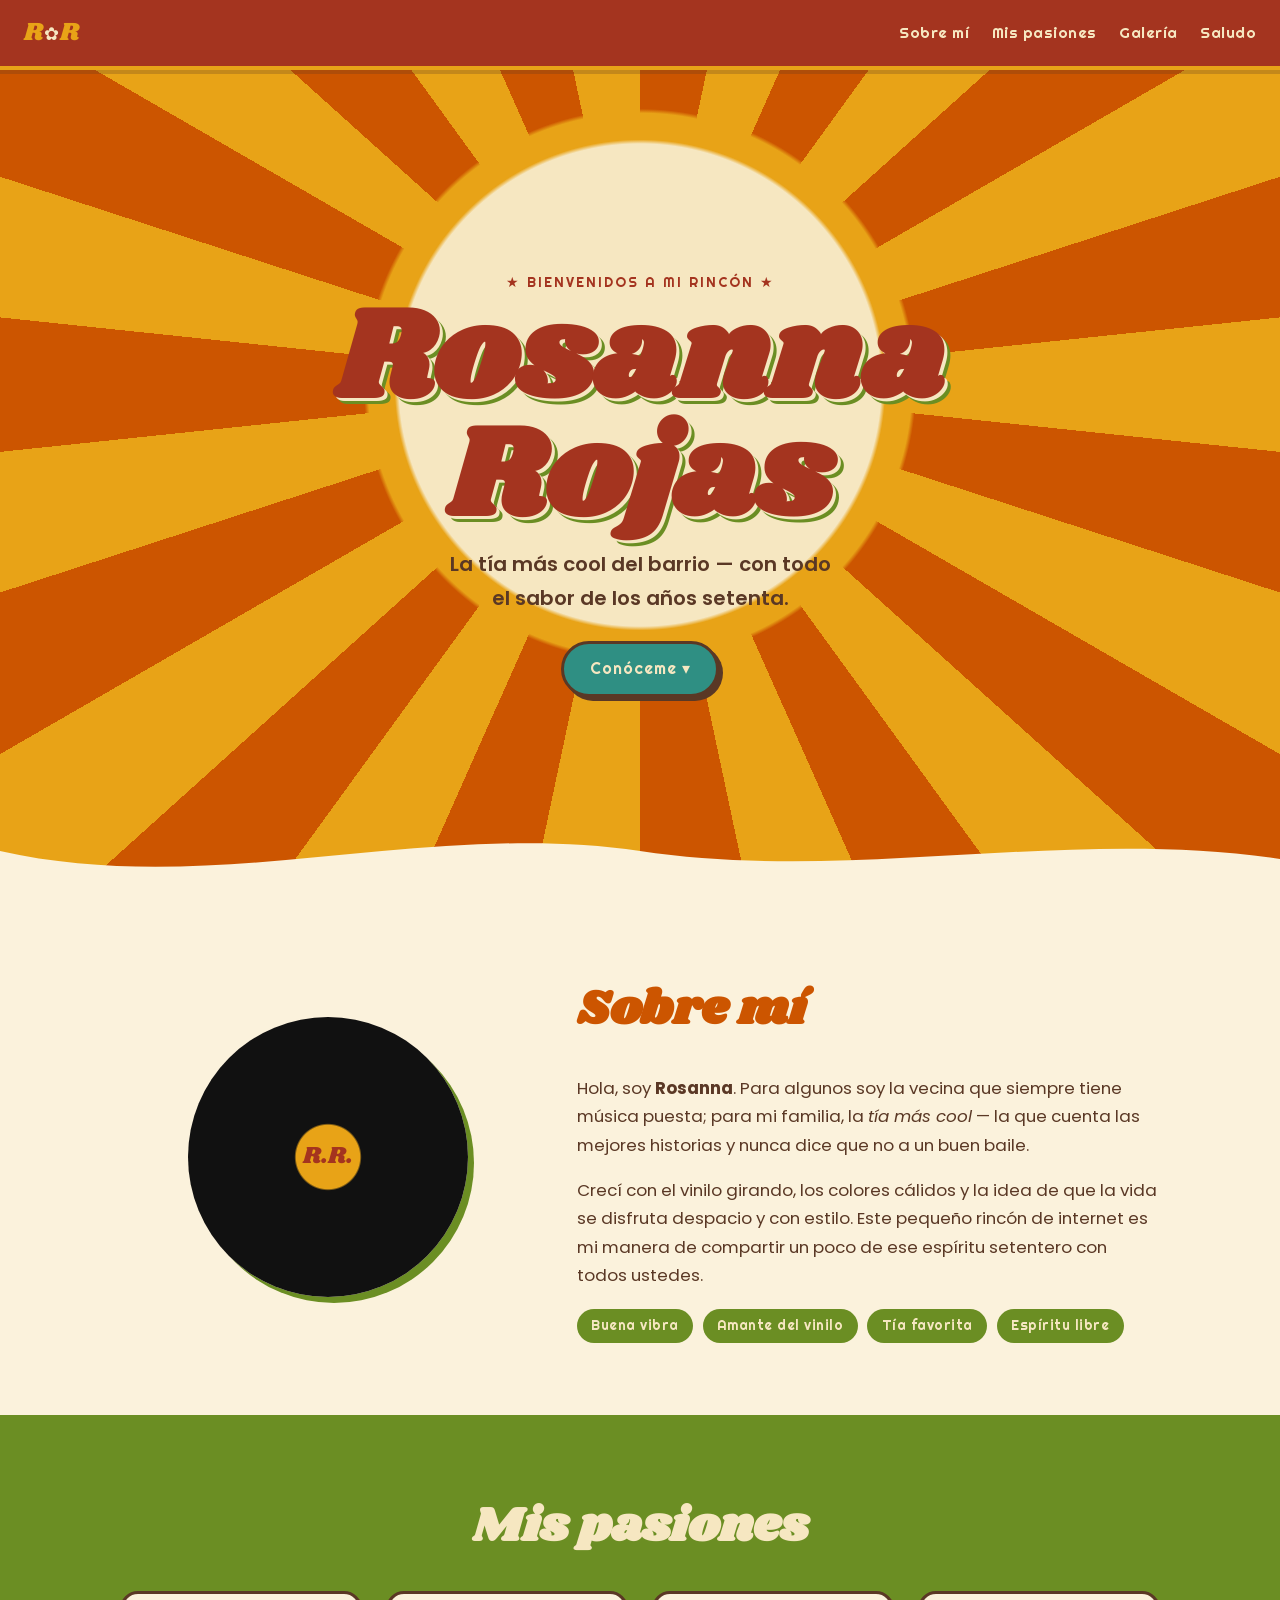
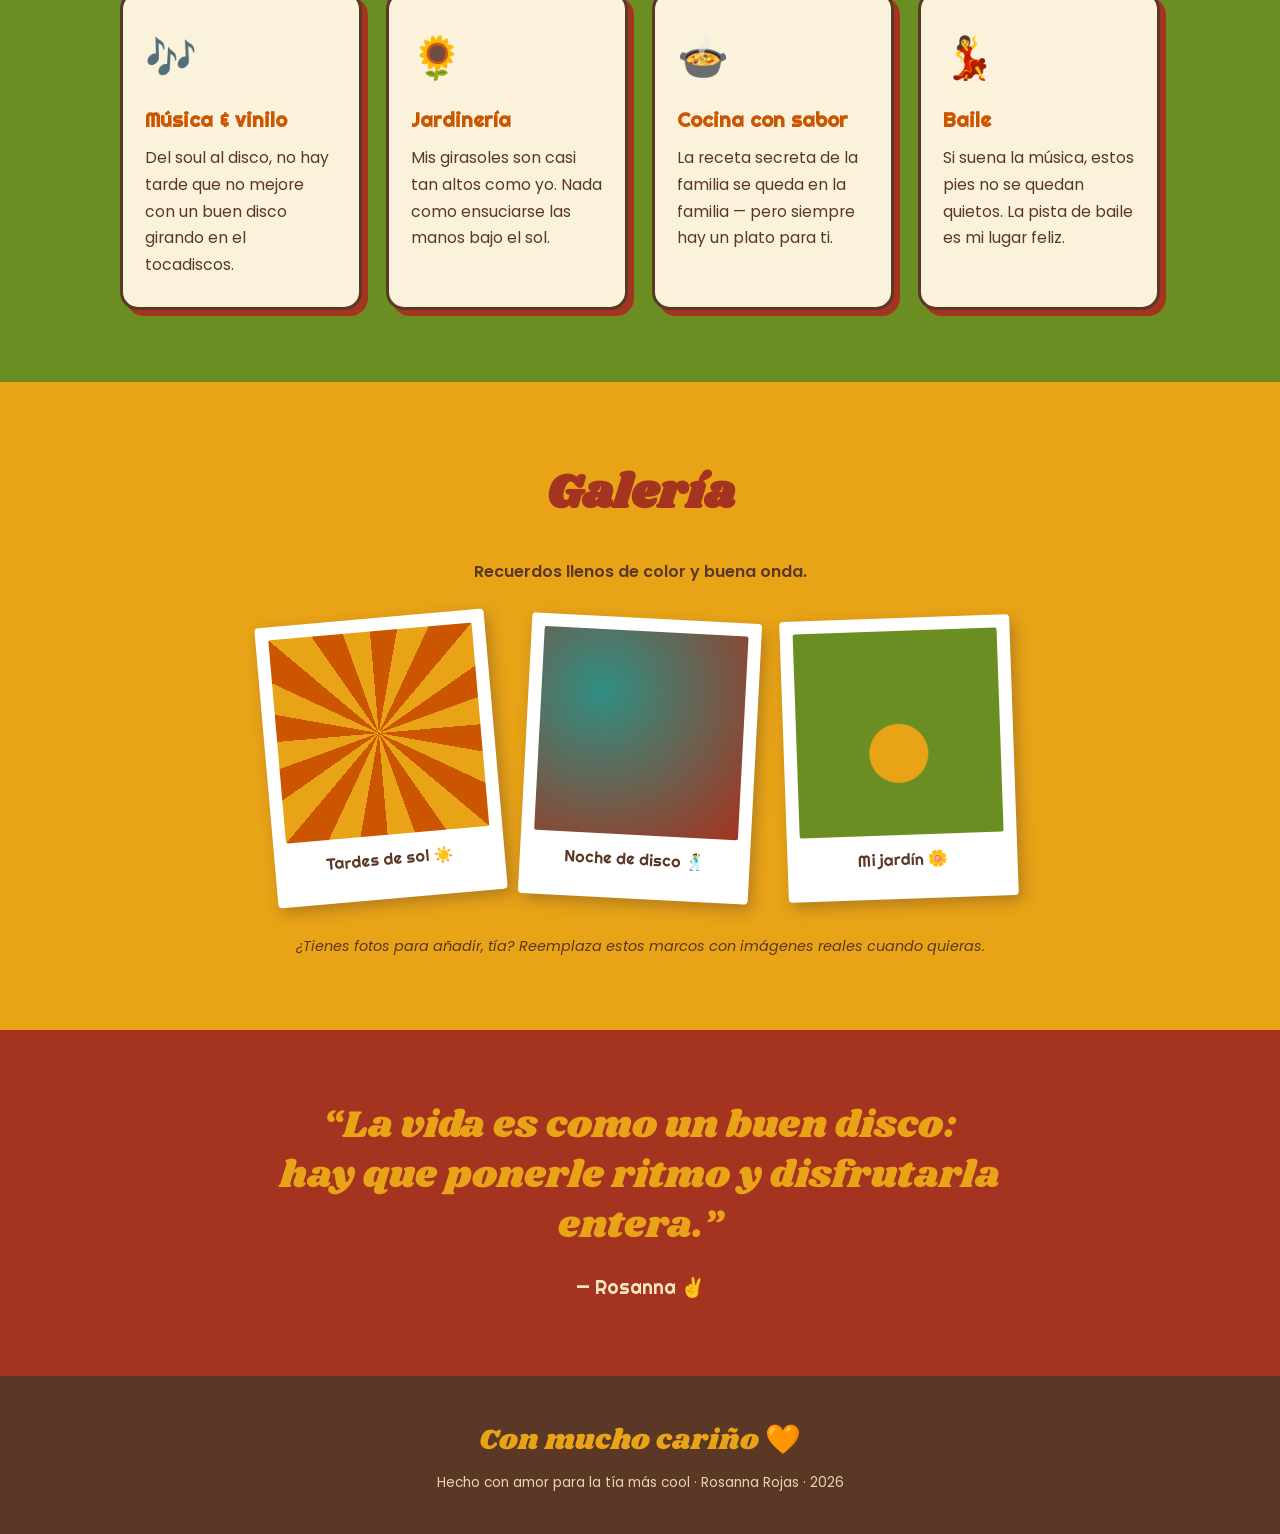
==== rosanna-rojas/index.html @ 37e97f13 "Add 1970s-style personal website for Rosanna Rojas (Spanish)" ====
<!DOCTYPE html>
<html lang="es">
<head>
  <meta charset="UTF-8" />
  <meta name="viewport" content="width=device-width, initial-scale=1.0" />
  <title>Rosanna Rojas · La tía más cool</title>
  <meta name="description" content="El sitio web de Rosanna Rojas — la tía más cool, con mucho estilo y todo el sabor de los años setenta." />
  <link rel="preconnect" href="https://fonts.googleapis.com" />
  <link rel="preconnect" href="https://fonts.gstatic.com" crossorigin />
  <link href="https://fonts.googleapis.com/css2?family=Shrikhand&family=Righteous&family=Poppins:ital,wght@0,400;0,600;1,400&display=swap" rel="stylesheet" />
  <link rel="icon" href="data:image/svg+xml,%3Csvg xmlns='http://www.w3.org/2000/svg' viewBox='0 0 100 100'%3E%3Ctext y='.9em' font-size='90'%3E%F0%9F%8C%BB%3C/text%3E%3C/svg%3E" />
  <link rel="stylesheet" href="styles.css" />
</head>
<body>
  <!-- ===== NAV ===== -->
  <header class="nav">
    <a href="#inicio" class="nav__brand">R<span>✿</span>R</a>
    <nav class="nav__links">
      <a href="#sobre-mi">Sobre mí</a>
      <a href="#pasiones">Mis pasiones</a>
      <a href="#galeria">Galería</a>
      <a href="#saludo">Saludo</a>
    </nav>
  </header>

  <!-- ===== HERO ===== -->
  <section class="hero" id="inicio">
    <div class="hero__sun" aria-hidden="true"></div>
    <div class="hero__content">
      <p class="hero__eyebrow">★ Bienvenidos a mi rincón ★</p>
      <h1 class="hero__title">Rosanna<br />Rojas</h1>
      <p class="hero__tagline">La tía más cool del barrio &mdash; con todo el sabor de los años setenta.</p>
      <a href="#sobre-mi" class="btn">Conóceme&nbsp;▾</a>
    </div>
    <div class="hero__wave" aria-hidden="true">
      <svg viewBox="0 0 1440 100" preserveAspectRatio="none"><path d="M0,40 C240,100 480,0 720,40 C960,80 1200,10 1440,50 L1440,100 L0,100 Z"></path></svg>
    </div>
  </section>

  <!-- ===== SOBRE MÍ ===== -->
  <section class="section sobre" id="sobre-mi">
    <div class="container sobre__grid">
      <div class="sobre__frame" aria-hidden="true">
        <div class="record">
          <span class="record__label">R.R.</span>
        </div>
      </div>
      <div class="sobre__text">
        <h2 class="heading">Sobre mí</h2>
        <p>Hola, soy <strong>Rosanna</strong>. Para algunos soy la vecina que siempre tiene música puesta; para mi familia, la <em>tía más cool</em> &mdash; la que cuenta las mejores historias y nunca dice que no a un buen baile.</p>
        <p>Crecí con el vinilo girando, los colores cálidos y la idea de que la vida se disfruta despacio y con estilo. Este pequeño rincón de internet es mi manera de compartir un poco de ese espíritu setentero con todos ustedes.</p>
        <ul class="badges">
          <li>Buena vibra</li>
          <li>Amante del vinilo</li>
          <li>Tía favorita</li>
          <li>Espíritu libre</li>
        </ul>
      </div>
    </div>
  </section>

  <!-- ===== PASIONES ===== -->
  <section class="section pasiones" id="pasiones">
    <div class="container">
      <h2 class="heading heading--center">Mis pasiones</h2>
      <div class="cards">
        <article class="card">
          <div class="card__icon">🎶</div>
          <h3>Música &amp; vinilo</h3>
          <p>Del soul al disco, no hay tarde que no mejore con un buen disco girando en el tocadiscos.</p>
        </article>
        <article class="card">
          <div class="card__icon">🌻</div>
          <h3>Jardinería</h3>
          <p>Mis girasoles son casi tan altos como yo. Nada como ensuciarse las manos bajo el sol.</p>
        </article>
        <article class="card">
          <div class="card__icon">🍲</div>
          <h3>Cocina con sabor</h3>
          <p>La receta secreta de la familia se queda en la familia &mdash; pero siempre hay un plato para ti.</p>
        </article>
        <article class="card">
          <div class="card__icon">💃</div>
          <h3>Baile</h3>
          <p>Si suena la música, estos pies no se quedan quietos. La pista de baile es mi lugar feliz.</p>
        </article>
      </div>
    </div>
  </section>

  <!-- ===== GALERÍA ===== -->
  <section class="section galeria" id="galeria">
    <div class="container">
      <h2 class="heading heading--center">Galería</h2>
      <p class="galeria__note">Recuerdos llenos de color y buena onda.</p>
      <div class="polaroids">
        <figure class="polaroid polaroid--a">
          <div class="polaroid__photo photo--sun"></div>
          <figcaption>Tardes de sol ☀️</figcaption>
        </figure>
        <figure class="polaroid polaroid--b">
          <div class="polaroid__photo photo--disco"></div>
          <figcaption>Noche de disco 🕺</figcaption>
        </figure>
        <figure class="polaroid polaroid--c">
          <div class="polaroid__photo photo--flores"></div>
          <figcaption>Mi jardín 🌼</figcaption>
        </figure>
      </div>
      <p class="galeria__tip">¿Tienes fotos para añadir, tía? Reemplaza estos marcos con imágenes reales cuando quieras.</p>
    </div>
  </section>

  <!-- ===== SALUDO / QUOTE ===== -->
  <section class="section saludo" id="saludo">
    <div class="container saludo__inner">
      <blockquote class="saludo__quote">
        &ldquo;La vida es como un buen disco:<br />hay que ponerle ritmo y disfrutarla entera.&rdquo;
      </blockquote>
      <p class="saludo__sign">&mdash; Rosanna ✌️</p>
    </div>
  </section>

  <!-- ===== FOOTER ===== -->
  <footer class="footer">
    <p class="footer__big">Con mucho cariño 🧡</p>
    <p class="footer__small">Hecho con amor para la tía más cool · Rosanna Rojas · <span id="year"></span></p>
  </footer>

  <script>document.getElementById('year').textContent = new Date().getFullYear();</script>
</body>
</html>
---- rosanna-rojas/styles.css ----
/* =========================================================
   Rosanna Rojas — 1970s style
   Palette: harvest gold, burnt orange, avocado, brown, cream
   ========================================================= */

:root {
  --gold:    #e8a317;
  --orange:  #cc5500;
  --rust:    #a4341f;
  --avocado: #6b8e23;
  --brown:   #5a3825;
  --cream:   #f6e7c1;
  --paper:   #fbf2dc;
  --teal:    #2f8f83;
}

* { box-sizing: border-box; margin: 0; padding: 0; }

html { scroll-behavior: smooth; }

body {
  font-family: 'Poppins', system-ui, sans-serif;
  color: var(--brown);
  background: var(--paper);
  line-height: 1.7;
  overflow-x: hidden;
}

/* ---------- NAV ---------- */
.nav {
  position: sticky;
  top: 0;
  z-index: 50;
  display: flex;
  align-items: center;
  justify-content: space-between;
  padding: 0.7rem 1.5rem;
  background: var(--rust);
  border-bottom: 4px solid var(--gold);
  box-shadow: 0 4px 0 rgba(90, 56, 37, 0.25);
}
.nav__brand {
  font-family: 'Shrikhand', cursive;
  font-size: 1.6rem;
  color: var(--gold);
  text-decoration: none;
  letter-spacing: 1px;
}
.nav__brand span { color: var(--cream); font-size: 1.1rem; }
.nav__links { display: flex; gap: 1.4rem; flex-wrap: wrap; }
.nav__links a {
  font-family: 'Righteous', cursive;
  color: var(--cream);
  text-decoration: none;
  font-size: 0.95rem;
  letter-spacing: 0.5px;
  transition: color 0.2s, transform 0.2s;
}
.nav__links a:hover { color: var(--gold); transform: translateY(-2px); }

/* ---------- HERO ---------- */
.hero {
  position: relative;
  min-height: 92vh;
  display: flex;
  align-items: center;
  justify-content: center;
  text-align: center;
  background:
    repeating-conic-gradient(from 0deg at 50% 38%,
      var(--orange) 0deg 12deg,
      var(--gold)   12deg 24deg);
  overflow: hidden;
}
.hero__sun {
  position: absolute;
  top: 38%;
  left: 50%;
  width: min(78vw, 620px);
  aspect-ratio: 1;
  transform: translate(-50%, -50%);
  background: radial-gradient(circle, var(--cream) 0%, var(--cream) 55%, var(--gold) 56%, var(--gold) 62%, transparent 63%);
  border-radius: 50%;
}
.hero__content {
  position: relative;
  z-index: 2;
  padding: 2rem 1.2rem;
}
.hero__eyebrow {
  font-family: 'Righteous', cursive;
  color: var(--rust);
  letter-spacing: 2px;
  margin-bottom: 0.5rem;
  text-transform: uppercase;
  font-size: 0.85rem;
}
.hero__title {
  font-family: 'Shrikhand', cursive;
  font-size: clamp(3.4rem, 13vw, 8rem);
  line-height: 0.92;
  color: var(--rust);
  text-shadow:
    3px 3px 0 var(--cream),
    6px 6px 0 var(--avocado);
  margin-bottom: 0.6rem;
}
.hero__tagline {
  max-width: 30ch;
  margin: 0 auto 1.6rem;
  font-size: clamp(1rem, 2.4vw, 1.25rem);
  font-weight: 600;
  color: var(--brown);
}
.btn {
  display: inline-block;
  font-family: 'Righteous', cursive;
  background: var(--teal);
  color: var(--cream);
  text-decoration: none;
  padding: 0.7rem 1.6rem;
  border-radius: 999px;
  border: 3px solid var(--brown);
  box-shadow: 4px 4px 0 var(--brown);
  letter-spacing: 1px;
  transition: transform 0.15s, box-shadow 0.15s;
}
.btn:hover { transform: translate(2px, 2px); box-shadow: 1px 1px 0 var(--brown); }
.hero__wave { position: absolute; bottom: -1px; left: 0; width: 100%; line-height: 0; }
.hero__wave svg { width: 100%; height: 80px; display: block; }
.hero__wave path { fill: var(--paper); }

/* ---------- SECTIONS ---------- */
.section { padding: 4.5rem 1.5rem; }
.container { max-width: 1040px; margin: 0 auto; }
.heading {
  font-family: 'Shrikhand', cursive;
  font-size: clamp(2rem, 6vw, 3rem);
  color: var(--orange);
  margin-bottom: 1.4rem;
}
.heading--center { text-align: center; }

/* ---------- SOBRE MÍ ---------- */
.sobre { background: var(--paper); }
.sobre__grid {
  display: grid;
  grid-template-columns: 1fr 1.4fr;
  gap: 2.5rem;
  align-items: center;
}
.sobre__frame { display: flex; justify-content: center; }
.record {
  width: min(70vw, 280px);
  aspect-ratio: 1;
  border-radius: 50%;
  background:
    radial-gradient(circle, var(--gold) 0 16%, #111 17%),
    repeating-radial-gradient(circle, #1a1a1a 0 4px, #2b2b2b 4px 8px);
  display: flex;
  align-items: center;
  justify-content: center;
  box-shadow: 6px 6px 0 var(--avocado);
  animation: spin 14s linear infinite;
}
.record__label {
  font-family: 'Shrikhand', cursive;
  font-size: 1.5rem;
  color: var(--rust);
}
@keyframes spin { to { transform: rotate(360deg); } }
@media (prefers-reduced-motion: reduce) { .record { animation: none; } }

.sobre__text p { margin-bottom: 1rem; font-size: 1.05rem; }
.badges { list-style: none; display: flex; flex-wrap: wrap; gap: 0.6rem; margin-top: 1.2rem; }
.badges li {
  font-family: 'Righteous', cursive;
  background: var(--avocado);
  color: var(--cream);
  padding: 0.35rem 0.9rem;
  border-radius: 999px;
  font-size: 0.85rem;
  letter-spacing: 0.5px;
}

/* ---------- PASIONES ---------- */
.pasiones { background: var(--avocado); color: var(--cream); }
.pasiones .heading { color: var(--cream); }
.cards {
  display: grid;
  grid-template-columns: repeat(auto-fit, minmax(220px, 1fr));
  gap: 1.5rem;
  margin-top: 1rem;
}
.card {
  background: var(--paper);
  color: var(--brown);
  border-radius: 18px;
  padding: 1.8rem 1.4rem;
  border: 3px solid var(--brown);
  box-shadow: 6px 6px 0 var(--rust);
  transition: transform 0.2s;
}
.card:hover { transform: translateY(-6px) rotate(-1deg); }
.card__icon { font-size: 2.6rem; margin-bottom: 0.6rem; }
.card h3 { font-family: 'Righteous', cursive; color: var(--orange); margin-bottom: 0.5rem; font-size: 1.25rem; }
.card p { font-size: 0.98rem; }

/* ---------- GALERÍA ---------- */
.galeria { background: var(--gold); }
.galeria .heading { color: var(--rust); }
.galeria__note { text-align: center; font-weight: 600; margin-bottom: 2rem; color: var(--brown); }
.polaroids {
  display: flex;
  flex-wrap: wrap;
  justify-content: center;
  gap: 1.8rem;
}
.polaroid {
  background: #fff;
  padding: 0.8rem 0.8rem 1.6rem;
  border-radius: 4px;
  box-shadow: 4px 6px 14px rgba(90, 56, 37, 0.35);
  width: 230px;
  transition: transform 0.2s;
}
.polaroid--a { transform: rotate(-5deg); }
.polaroid--b { transform: rotate(3deg); }
.polaroid--c { transform: rotate(-2deg); }
.polaroid:hover { transform: rotate(0deg) scale(1.04); }
.polaroid__photo { width: 100%; aspect-ratio: 1; border-radius: 2px; }
.photo--sun    { background: repeating-conic-gradient(from 0deg at 50% 50%, var(--orange) 0 15deg, var(--gold) 15deg 30deg); }
.photo--disco  { background: radial-gradient(circle at 30% 30%, var(--teal), var(--rust)); }
.photo--flores { background: radial-gradient(circle at 50% 60%, var(--gold) 0 18%, var(--avocado) 19%); }
.polaroid figcaption { font-family: 'Righteous', cursive; text-align: center; margin-top: 0.7rem; color: var(--brown); }
.galeria__tip { text-align: center; margin-top: 2.2rem; font-style: italic; color: var(--brown); font-size: 0.9rem; }

/* ---------- SALUDO ---------- */
.saludo { background: var(--rust); }
.saludo__inner { text-align: center; max-width: 720px; }
.saludo__quote {
  font-family: 'Shrikhand', cursive;
  font-size: clamp(1.4rem, 4.5vw, 2.4rem);
  color: var(--gold);
  line-height: 1.3;
}
.saludo__sign { font-family: 'Righteous', cursive; color: var(--cream); margin-top: 1.2rem; font-size: 1.2rem; }

/* ---------- FOOTER ---------- */
.footer {
  background: var(--brown);
  color: var(--cream);
  text-align: center;
  padding: 2.5rem 1.5rem;
}
.footer__big { font-family: 'Shrikhand', cursive; font-size: 1.8rem; color: var(--gold); margin-bottom: 0.4rem; }
.footer__small { font-size: 0.85rem; opacity: 0.9; }

/* ---------- RESPONSIVE ---------- */
@media (max-width: 760px) {
  .sobre__grid { grid-template-columns: 1fr; text-align: center; }
  .badges { justify-content: center; }
  .nav { flex-direction: column; gap: 0.5rem; }
}
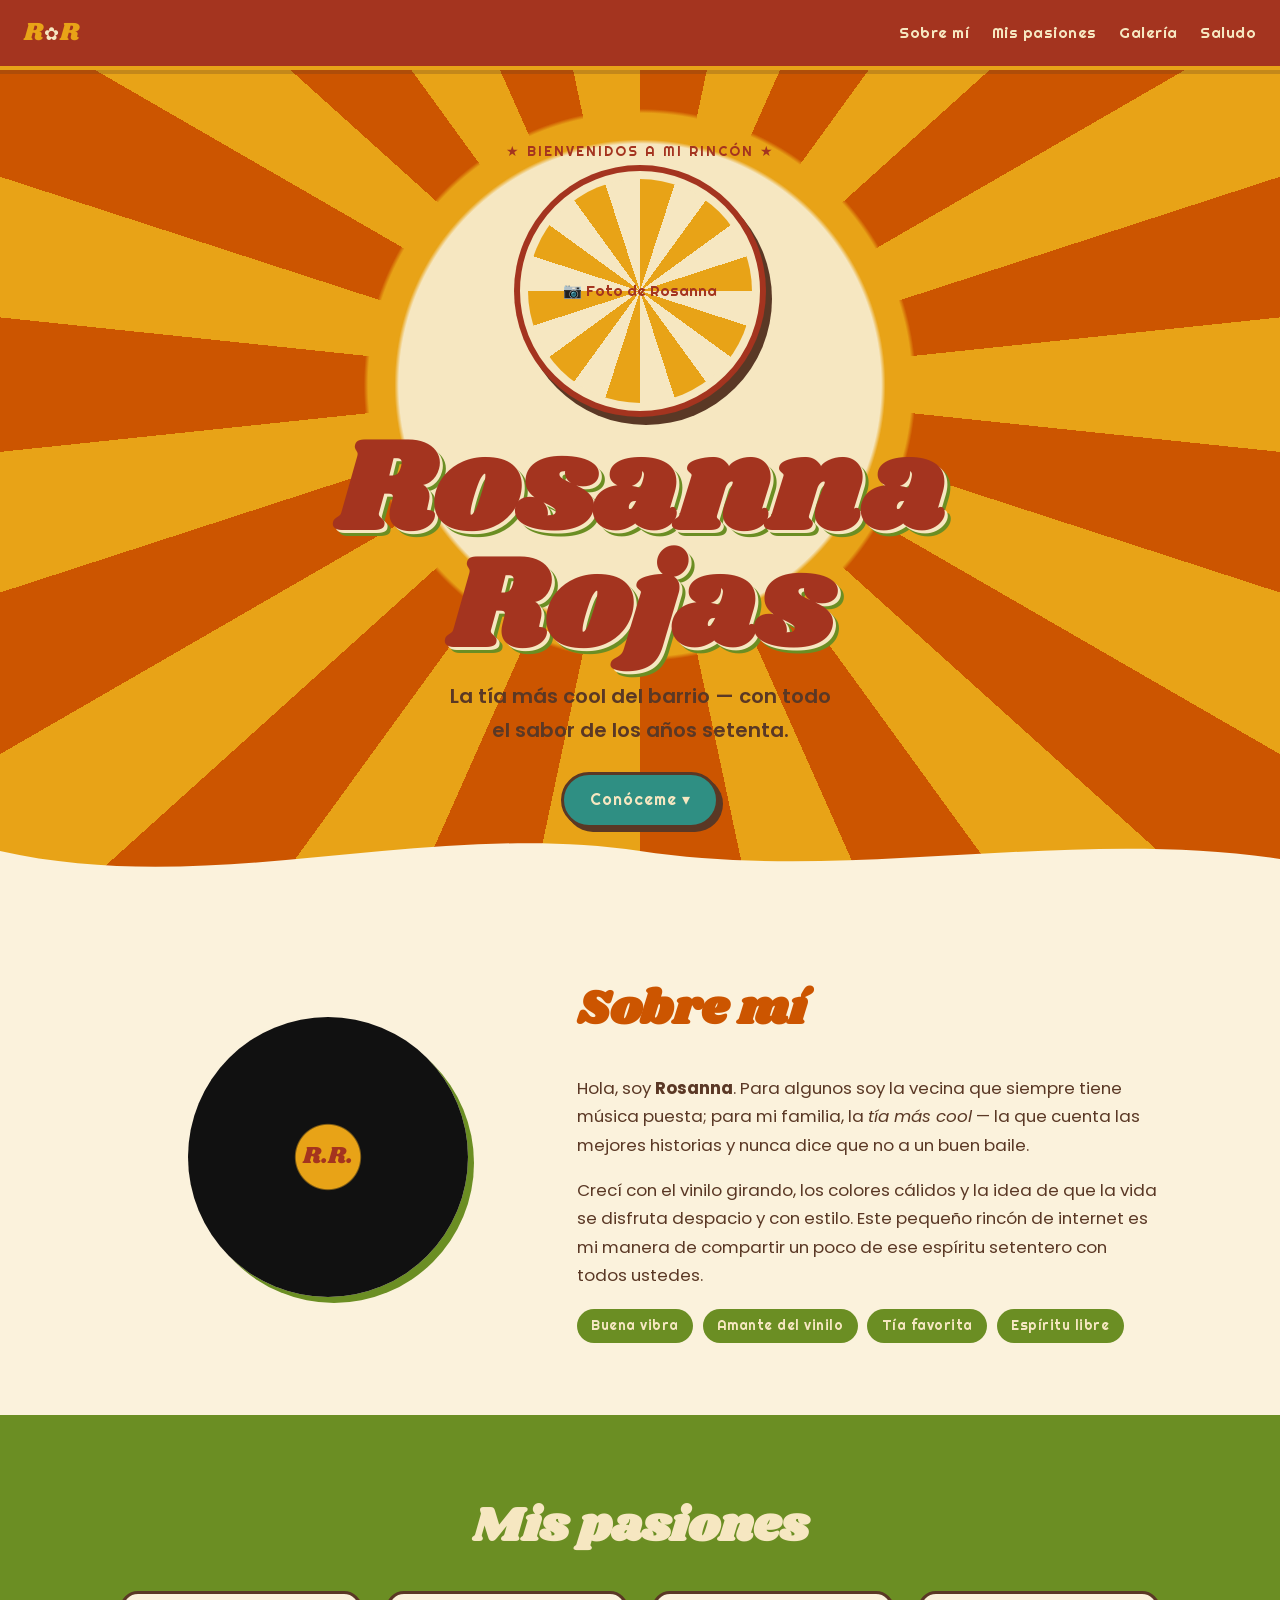
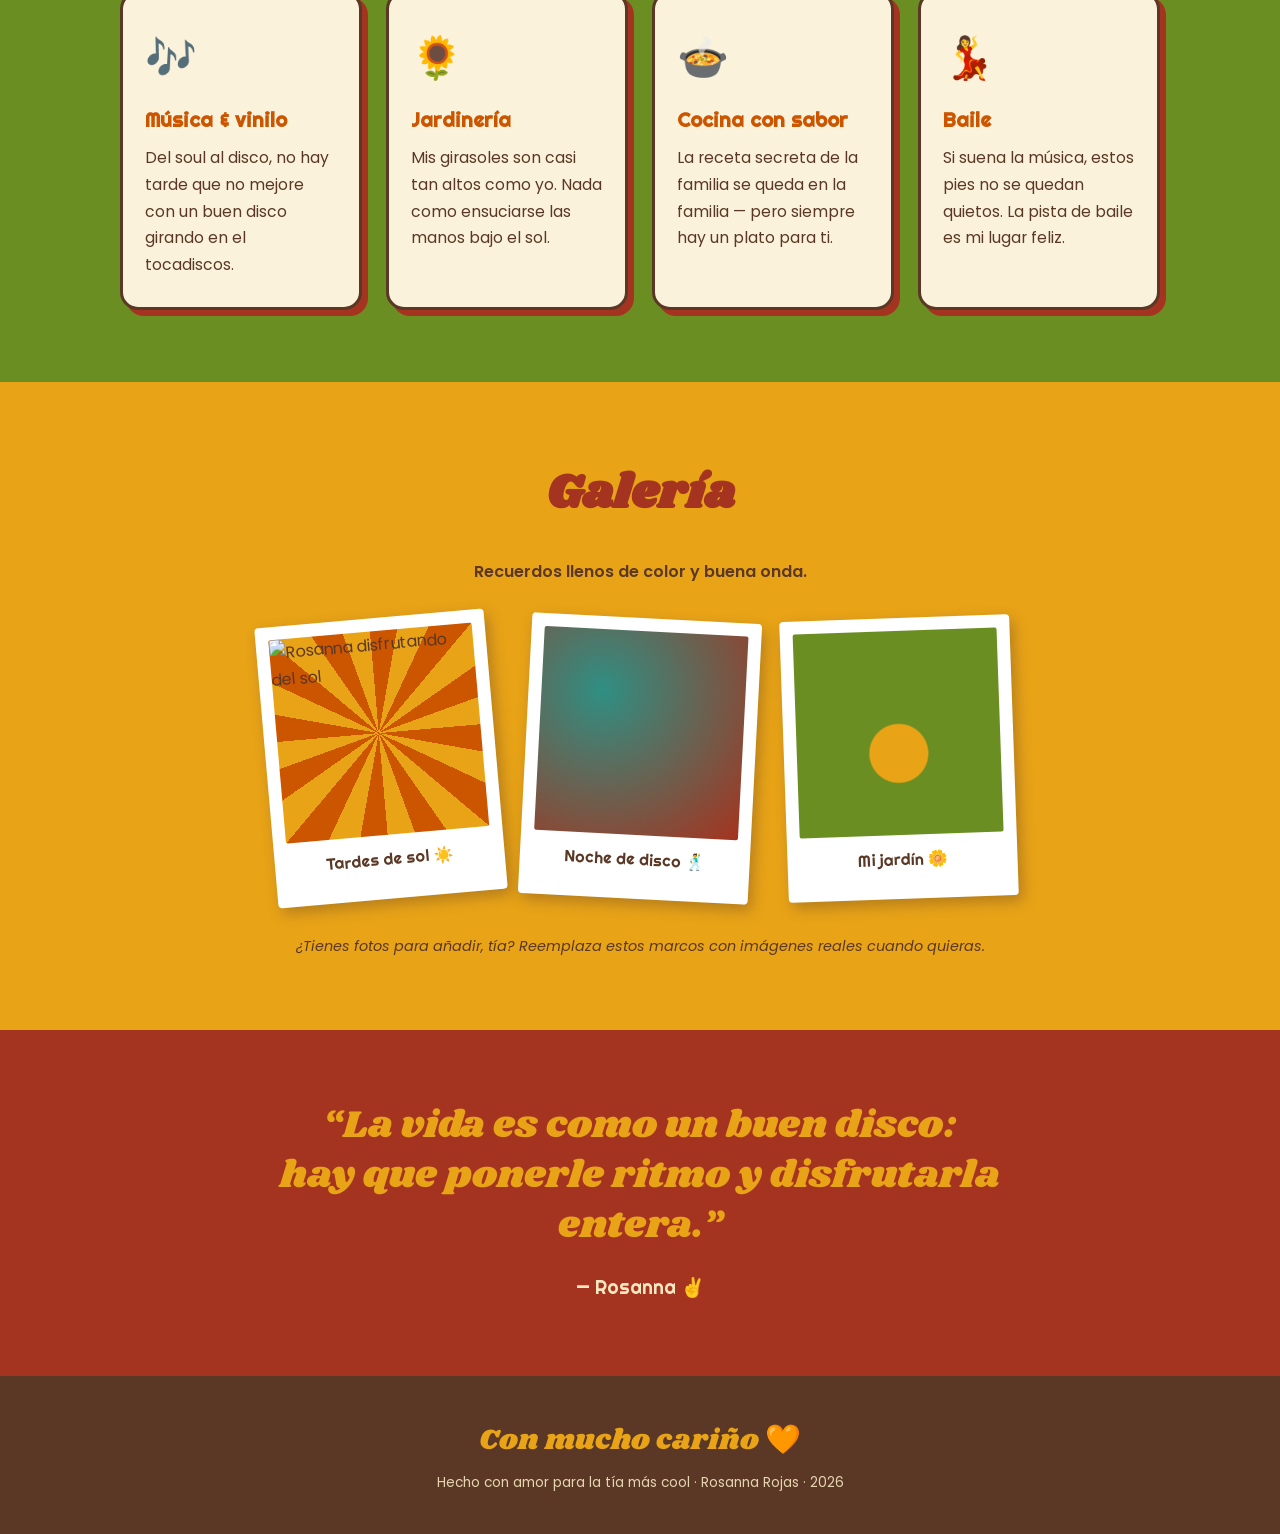
==== commit a0ecb65e: "Feature Rosanna's photo in hero and gallery (with graceful placeholder)" ====
--- a/rosanna-rojas/index.html
+++ b/rosanna-rojas/index.html
@@ -28,6 +28,11 @@
     <div class="hero__sun" aria-hidden="true"></div>
     <div class="hero__content">
       <p class="hero__eyebrow">★ Bienvenidos a mi rincón ★</p>
+      <div class="portrait" id="portrait">
+        <img src="images/rosanna.jpg" alt="Rosanna Rojas" class="portrait__img"
+             onerror="document.getElementById('portrait').classList.add('portrait--empty');" />
+        <span class="portrait__hint">📷 Foto de Rosanna</span>
+      </div>
       <h1 class="hero__title">Rosanna<br />Rojas</h1>
       <p class="hero__tagline">La tía más cool del barrio &mdash; con todo el sabor de los años setenta.</p>
       <a href="#sobre-mi" class="btn">Conóceme&nbsp;▾</a>
@@ -95,7 +100,8 @@
       <p class="galeria__note">Recuerdos llenos de color y buena onda.</p>
       <div class="polaroids">
         <figure class="polaroid polaroid--a">
-          <div class="polaroid__photo photo--sun"></div>
+          <img src="images/rosanna.jpg" alt="Rosanna disfrutando del sol" class="polaroid__photo polaroid__img"
+               onerror="this.classList.add('photo--sun');this.removeAttribute('src');" />
           <figcaption>Tardes de sol ☀️</figcaption>
         </figure>
         <figure class="polaroid polaroid--b">
--- a/rosanna-rojas/styles.css
+++ b/rosanna-rojas/styles.css
@@ -87,6 +87,40 @@
   z-index: 2;
   padding: 2rem 1.2rem;
 }
+
+/* ---------- HERO PORTRAIT ---------- */
+.portrait {
+  position: relative;
+  width: min(58vw, 240px);
+  aspect-ratio: 1;
+  margin: 0 auto 1.4rem;
+  border-radius: 50%;
+  overflow: hidden;
+  border: 8px solid var(--cream);
+  box-shadow: 0 0 0 6px var(--rust), 6px 8px 0 6px var(--brown);
+  background: var(--cream);
+}
+.portrait__img {
+  width: 100%;
+  height: 100%;
+  object-fit: cover;
+  display: block;
+}
+.portrait__hint {
+  display: none;
+  position: absolute;
+  inset: 0;
+  align-items: center;
+  justify-content: center;
+  text-align: center;
+  font-family: 'Righteous', cursive;
+  color: var(--rust);
+  font-size: 0.95rem;
+  padding: 1rem;
+  background: repeating-conic-gradient(from 0deg at 50% 50%, var(--gold) 0 18deg, var(--cream) 18deg 36deg);
+}
+.portrait--empty .portrait__img { display: none; }
+.portrait--empty .portrait__hint { display: flex; }
 .hero__eyebrow {
   font-family: 'Righteous', cursive;
   color: var(--rust);
@@ -228,7 +262,8 @@
 .polaroid--b { transform: rotate(3deg); }
 .polaroid--c { transform: rotate(-2deg); }
 .polaroid:hover { transform: rotate(0deg) scale(1.04); }
-.polaroid__photo { width: 100%; aspect-ratio: 1; border-radius: 2px; }
+.polaroid__photo { width: 100%; aspect-ratio: 1; border-radius: 2px; display: block; }
+.polaroid__img { object-fit: cover; }
 .photo--sun    { background: repeating-conic-gradient(from 0deg at 50% 50%, var(--orange) 0 15deg, var(--gold) 15deg 30deg); }
 .photo--disco  { background: radial-gradient(circle at 30% 30%, var(--teal), var(--rust)); }
 .photo--flores { background: radial-gradient(circle at 50% 60%, var(--gold) 0 18%, var(--avocado) 19%); }
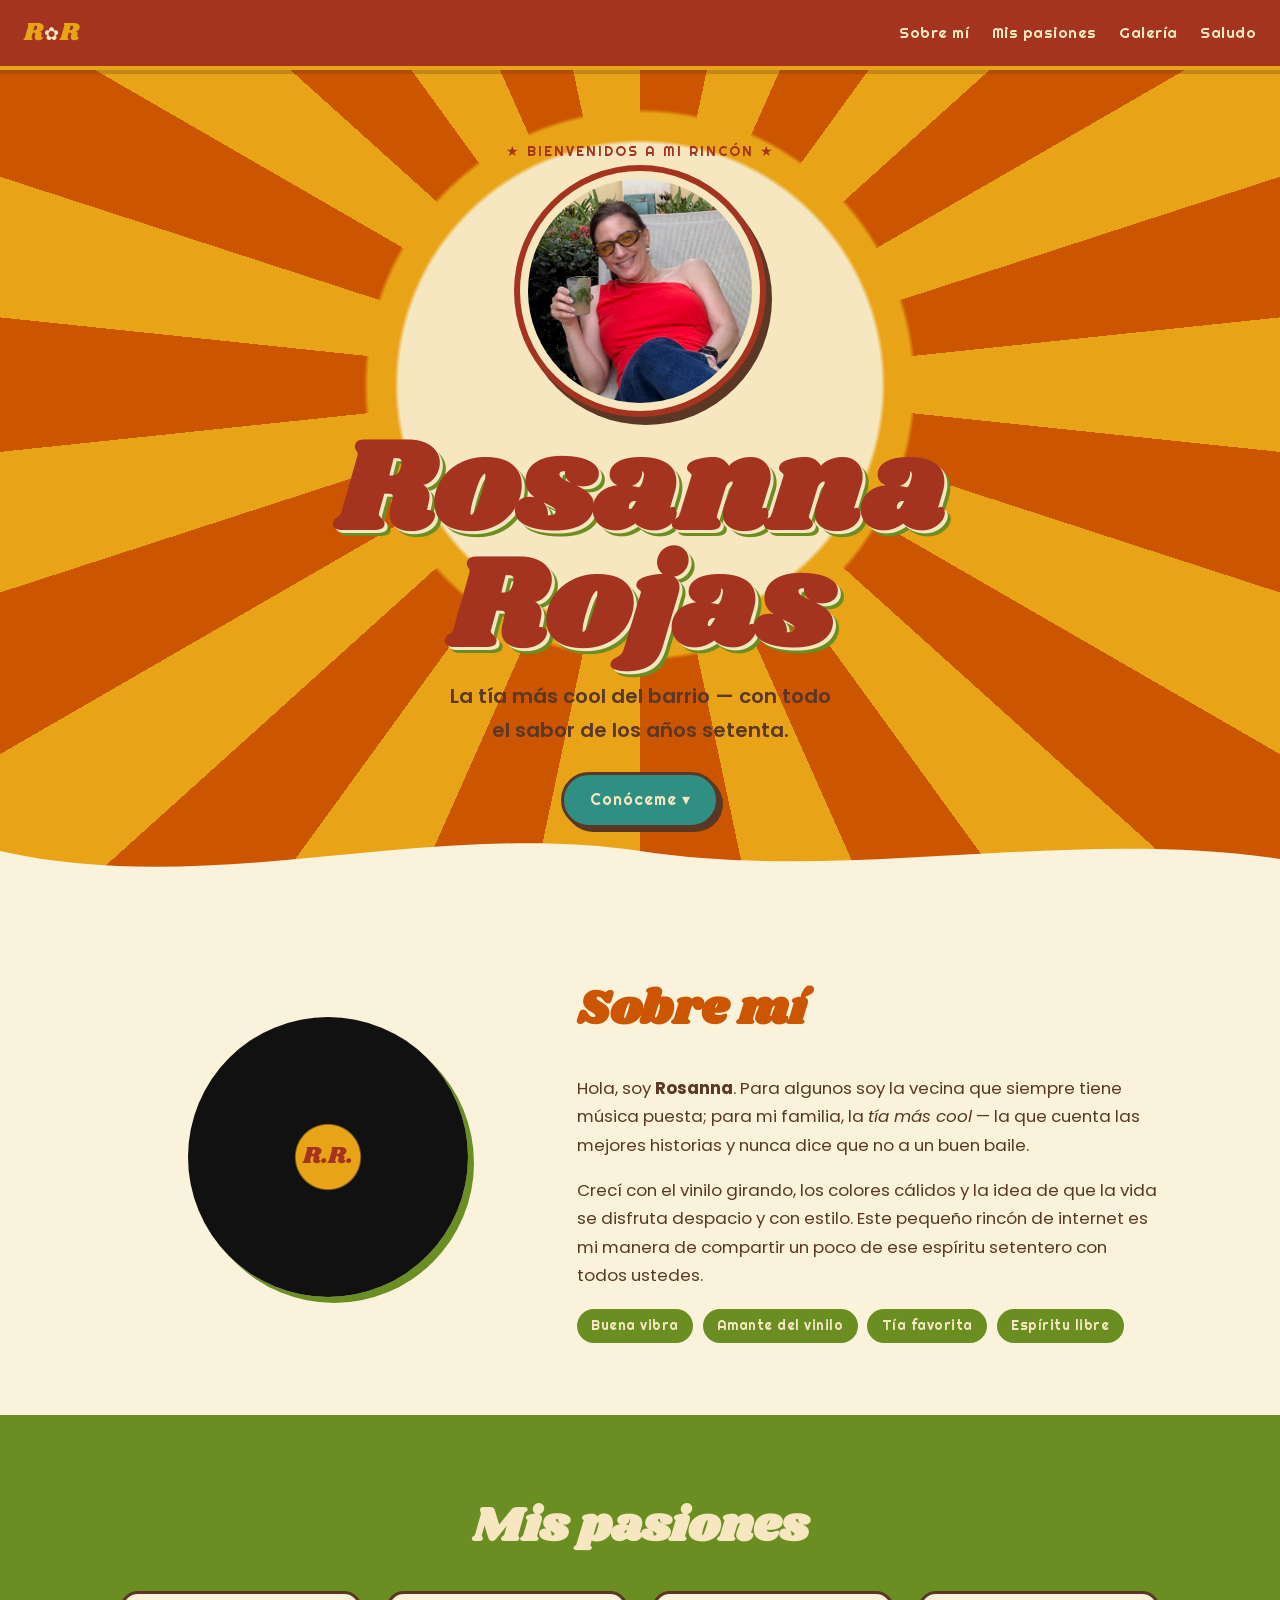
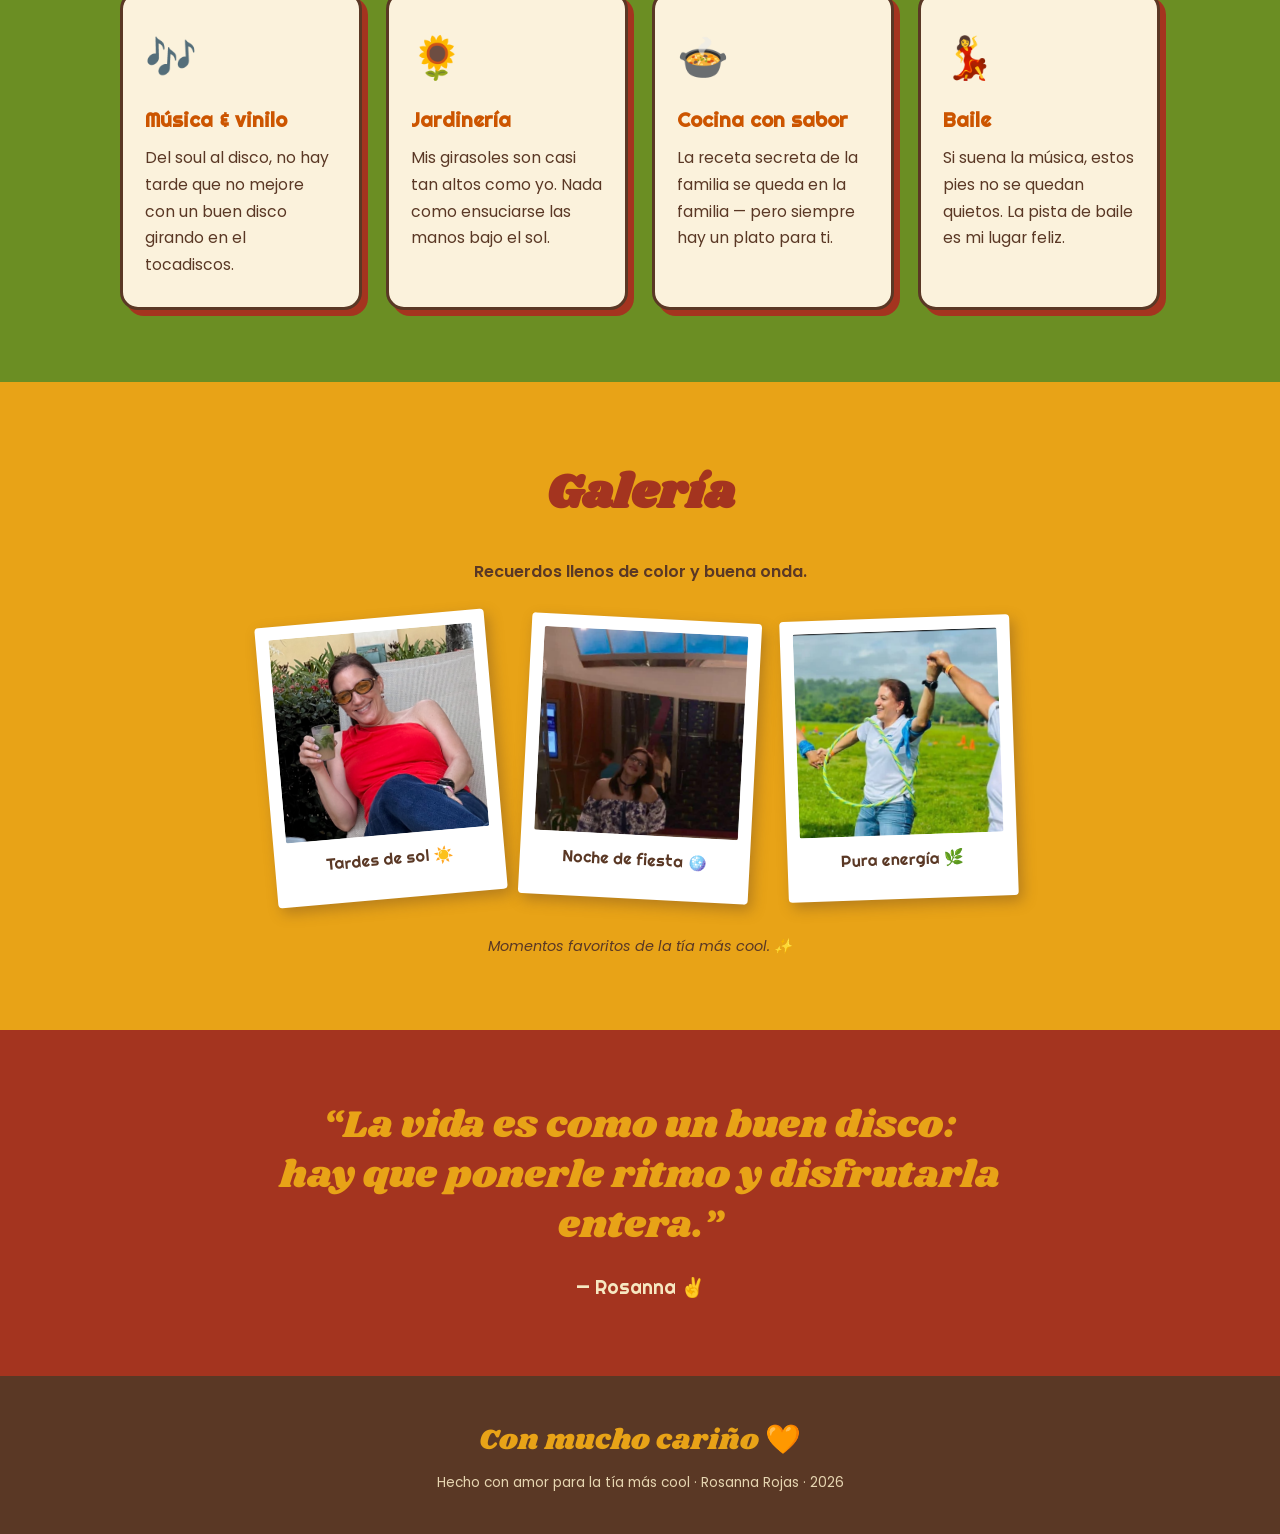
==== commit b9134841: "Add Rosanna's night and outdoor photos to the gallery" ====
--- a/rosanna-rojas/index.html
+++ b/rosanna-rojas/index.html
@@ -105,15 +105,17 @@
           <figcaption>Tardes de sol ☀️</figcaption>
         </figure>
         <figure class="polaroid polaroid--b">
-          <div class="polaroid__photo photo--disco"></div>
-          <figcaption>Noche de disco 🕺</figcaption>
+          <img src="images/rosanna-noche.jpg" alt="Rosanna de noche en el crucero" class="polaroid__photo polaroid__img" style="object-position:center 40%"
+               onerror="this.classList.add('photo--disco');this.removeAttribute('src');" />
+          <figcaption>Noche de fiesta 🪩</figcaption>
         </figure>
         <figure class="polaroid polaroid--c">
-          <div class="polaroid__photo photo--flores"></div>
-          <figcaption>Mi jardín 🌼</figcaption>
+          <img src="images/rosanna-juegos.jpg" alt="Rosanna jugando al aire libre" class="polaroid__photo polaroid__img" style="object-position:center 28%"
+               onerror="this.classList.add('photo--flores');this.removeAttribute('src');" />
+          <figcaption>Pura energía 🌿</figcaption>
         </figure>
       </div>
-      <p class="galeria__tip">¿Tienes fotos para añadir, tía? Reemplaza estos marcos con imágenes reales cuando quieras.</p>
+      <p class="galeria__tip">Momentos favoritos de la tía más cool. ✨</p>
     </div>
   </section>
 
--- a/rosanna-rojas/styles.css
+++ b/rosanna-rojas/styles.css
@@ -104,6 +104,7 @@
   width: 100%;
   height: 100%;
   object-fit: cover;
+  object-position: center 18%;
   display: block;
 }
 .portrait__hint {
@@ -263,7 +264,7 @@
 .polaroid--c { transform: rotate(-2deg); }
 .polaroid:hover { transform: rotate(0deg) scale(1.04); }
 .polaroid__photo { width: 100%; aspect-ratio: 1; border-radius: 2px; display: block; }
-.polaroid__img { object-fit: cover; }
+.polaroid__img { object-fit: cover; object-position: center 18%; }
 .photo--sun    { background: repeating-conic-gradient(from 0deg at 50% 50%, var(--orange) 0 15deg, var(--gold) 15deg 30deg); }
 .photo--disco  { background: radial-gradient(circle at 30% 30%, var(--teal), var(--rust)); }
 .photo--flores { background: radial-gradient(circle at 50% 60%, var(--gold) 0 18%, var(--avocado) 19%); }
